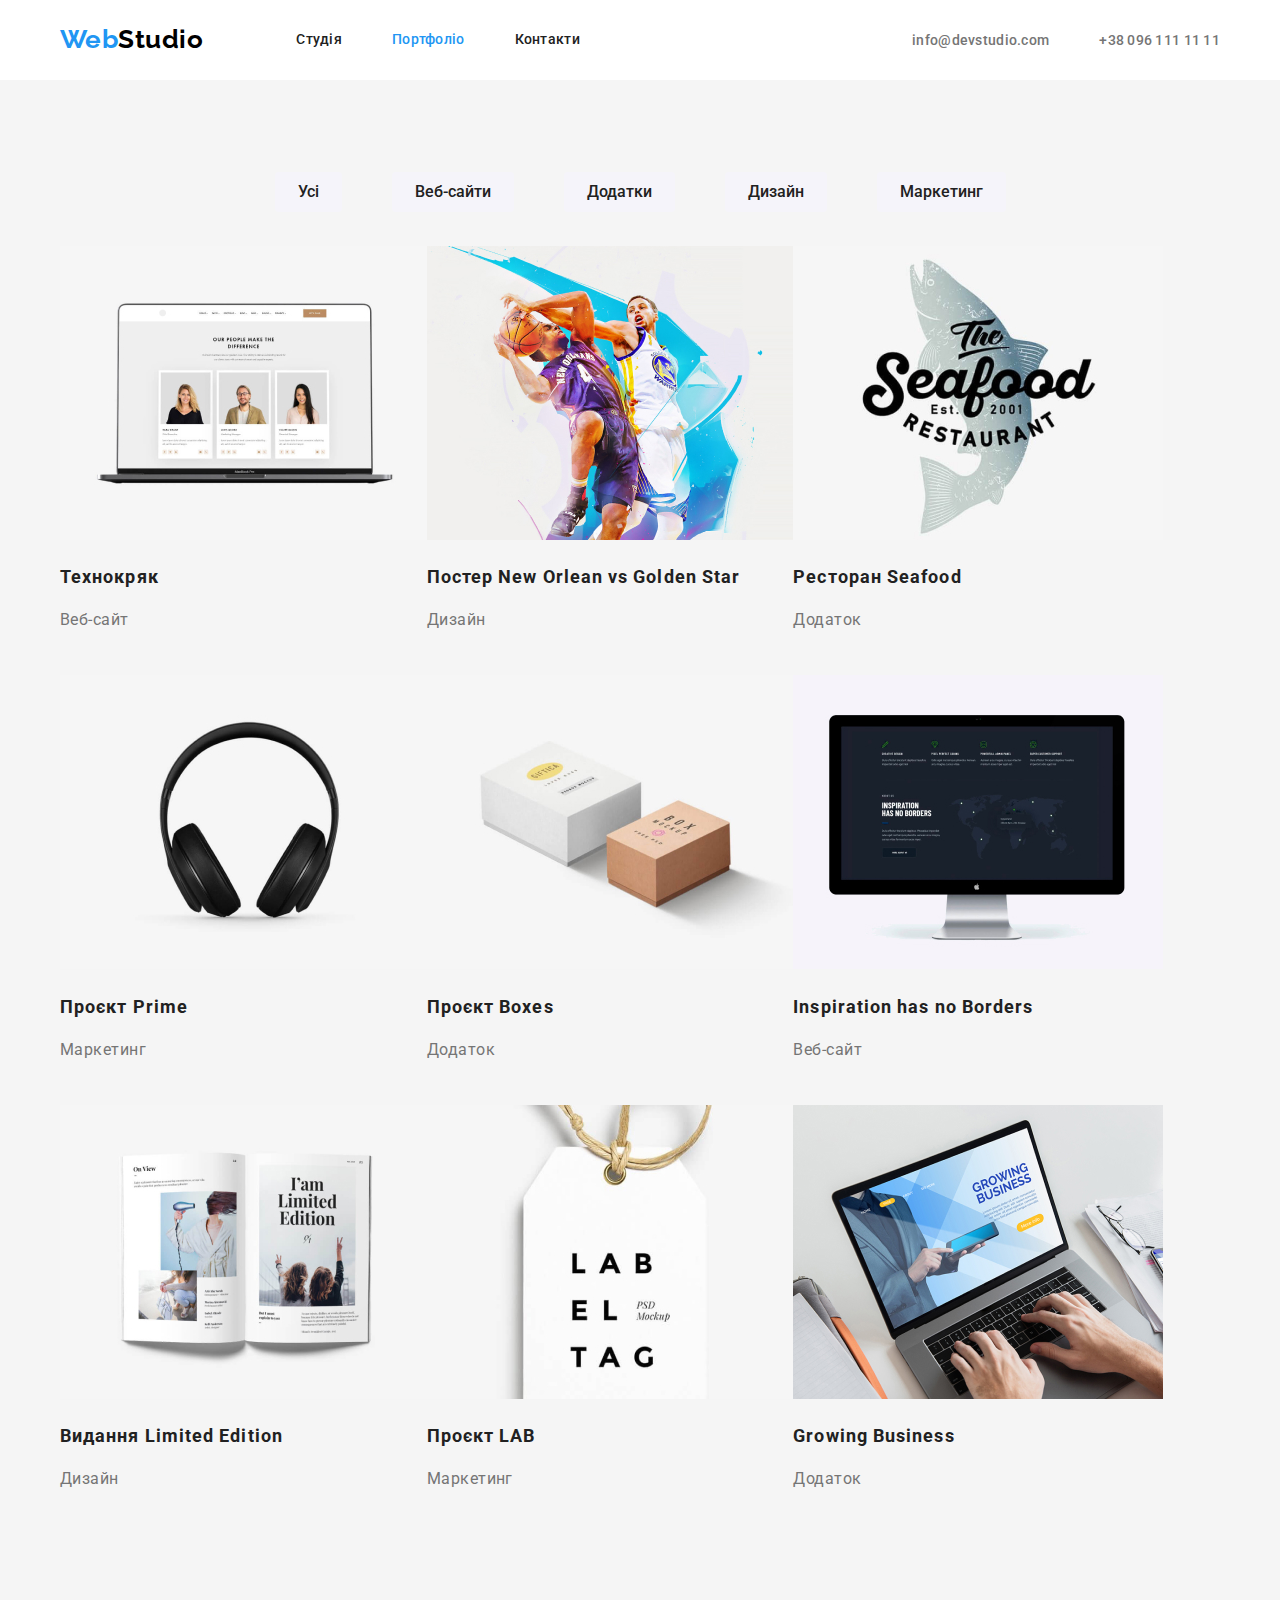
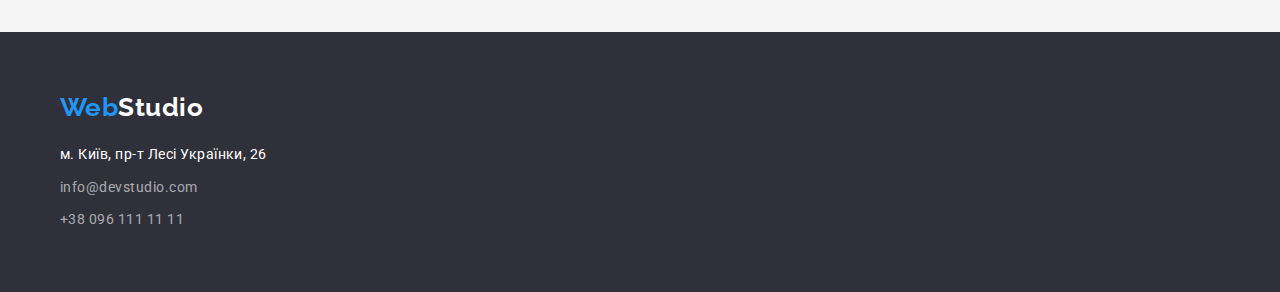
==== portfolio.html @ 9c5d9580 "Create portfolio.html" ====
<!DOCTYPE html>
<html lang="en">
  <head>
    <meta charset="UTF-8" />
    <meta http-equiv="X-UA-Compatible" content="IE=edge" />
    <meta name="viewport" content="width=device-width, initial-scale=1.0" />
    <title>Document</title>
    <link
      href="https://fonts.googleapis.com/css2?family=Raleway:wght@700&family=Roboto:wght@400;500;700;900&display=swap"
      rel="stylesheet"
    />
    <link
      rel="stylesheet"
      href="https://cdnjs.cloudflare.com/ajax/libs/modern-normalize/1.1.0/modern-normalize.min.css"
    />
    <link rel="stylesheet" href="./css/styles.css" />
  </head>
  <body class="page">
    <!--Шапка сайту-->
    <header class="header-fon">
      <div class="container main-header">
        <a href="./index.html" class="logo"
          ><span class="logo-web">Web</span>Studio
        </a>
        <nav>
          <ul class="site-nav list">
            <li class="item"><a href="./index.html" class="link">Студія</a></li>
            <li class="item">
              <a href="./portfolio.html" class="link current">Портфоліо</a>
            </li>
            <li class="item"><a href="Контакти" class="link">Контакти</a></li>
          </ul>
        </nav>
        <ul class="contacts list">
          <li class="item">
            <a href="mailto:info@devstudio.com" class="link"
              >info@devstudio.com</a
            >
          </li>
          <li class="item">
            <a href="tel:+380961111111" class="link">+38 096 111 11 11</a>
          </li>
        </ul>
      </div>
    </header>

    <main>
      <!--Портфоліо-->
      <!-- <h1> Портфоліо </h1> -->
      <section class="section">
        <div class="container main-navigation">
          <ul class="navigation list">
            <li class="item">
              <button type="button" class="portfolio-nav current">Усі</button>
            </li>
            <li class="item">
              <button type="button" class="portfolio-nav">Веб-сайти</button>
            </li>
            <li class="item">
              <button type="button" class="portfolio-nav">Додатки</button>
            </li>
            <li class="item">
              <button type="button" class="portfolio-nav">Дизайн</button>
            </li>
            <li class="item">
              <button type="button" class="portfolio-nav">Маркетинг</button>
            </li>
          </ul>
        </div>

        <div class="container">
          <ul class="portfolio-project list">
            <li class="item">
              <img src="./images/prtf1.jpg" alt="Технокряк" width="370" />
              <h2 class="desc">Технокряк</h2>
              <p class="link">Веб-сайт</p>
            </li>
            <li class="item">
              <img src="./images/prtf2.jpg" alt="Постер" width="370" />
              <h2 class="desc">Постер New Orlean vs Golden Star</h2>
              <p class="link">Дизайн</p>
            </li>
            <li class="item">
              <img src="./images/prtf3.jpg" alt="Ресторан" width="370" />
              <h2 class="desc">Ресторан Seafood</h2>
              <p class="link">Додаток</p>
            </li>
            <li class="item">
              <img src="./images/prtf4.jpg" alt="Проєкт P" width="370" />
              <h2 class="desc">Проєкт Prime</h2>
              <p class="link">Маркетинг</p>
            </li>
            <li class="item">
              <img src="./images/prtf5.jpg" alt="Проєкт B" width="370" />
              <h2 class="desc">Проєкт Boxes</h2>
              <p class="link">Додаток</p>
            </li>
            <li class="item">
              <img src="./images/prtf6.jpg" alt="ПК" width="370" />
              <h2 class="desc">Inspiration has no Borders</h2>
              <p class="link">Веб-сайт</p>
            </li>
            <li class="item">
              <img src="./images/prtf7.jpg" alt="Видання" width="370" />
              <h2 class="desc">Видання Limited Edition</h2>
              <p class="link">Дизайн</p>
            </li>
            <li class="item">
              <img src="./images/prtf8.jpg" alt="Проєкт LAB" width="370" />
              <h2 class="desc">Проєкт LAB</h2>
              <p class="link">Маркетинг</p>
            </li>
            <li class="item">
              <img src="./images/prtf9.jpg" alt="Ноут" width="370" />
              <h2 class="desc">Growing Business</h2>
              <p class="link">Додаток</p>
            </li>
          </ul>
        </div>
      </section>
    </main>

    <!--Підвал-->
    <footer class="secondary-fon fon-footer">
      <div class="container">
        <a href="./index.html" class="logo">
          <span class="logo-web">Web</span
          ><span class="logo-studio">Studio</span></a
        >
      </div>
      <address style="font-style: normal">
        <div class="container">
          <ul class="address list">
            <li class="address-footer">
              <a
                href="https://www.google.com.ua/maps/place/%D0%B1%D1%83%D0%BB%D1%8C%D0%B2%D0%B0%D1%80+%D0%9B%D0%B5%D1%81%D1%96+%D0%A3%D0%BA%D1%80%D0%B0%D1%97%D0%BD%D0%BA%D0%B8,+26,+%D0%9A%D0%B8%D1%97%D0%B2,+02000/@50.4265807,30.5361971,17z/data=!3m1!4b1!4m5!3m4!1s0x40d4cf0e033ecbe9:0x57a4dffefec77da0!8m2!3d50.4265807!4d30.5383859"
                class="address link"
                target="_blank"
                rel="noopener noreferrer"
                >м. Київ, пр-т Лесі Українки, 26</a
              >
            </li>
            <li class="contacts-footer">
              <a href="mailto:info@devstudio.com" class="link"
                >info@devstudio.com</a
              >
            </li>
            <li class="contacts-footer">
              <a href="tel:+380961111111" class="link">+38 096 111 11 11</a>
            </li>
          </ul>
        </div>
      </address>
    </footer>
  </body>
</html>
---- css/styles.css ----
:root {
--primary-text-color: #757575;   
--title-text-color: #212121; 
--accent-color: #2196F3;
--primary-big-color: #F5F5F5;
--secondary-big-color: #2F303A; 
}

body {
background-color: var(--primary-big-color); 
color:var(--primary-text-color);
font-family:Roboto, sans-serif;
letter-spacing: 0.03em; 
margin: 0;
}

/* Утиліти */

.list {
 list-style: none;
 margin: 0;
 padding: 0;
 }

 ul {
 list-style: none;
}

.container {
width: 1200px;  
padding-left: 15px;
padding-right: 15px;  
margin-left: auto;
margin-right: auto;
padding-left: 20px;
padding-right: 20px;
}

/* fon */

.header-fon {
 background-color: #FFFFFF;}
.secondary-fon {
 background-color: var(--secondary-big-color);
}
.teams-fon {
 background-color: #F5F4FA;
}

/* main-nav */
/* .main-nav {
 display: flex;
 align-items: center;
} */



/* logo */

.logo {
 color: #000000;  
 font-family: Raleway, sans-serif;
 font-weight: 700;
 font-size: 26px;
 line-height: 1.2; 
 text-decoration: none;
}
.logo-web {
 color:var(--accent-color) ;
}
.logo-studio {
 color: #FFFFFF;    
}

/* main-header */
 
.main-header {
 display: flex;
 align-items: center;
 margin-bottom: 1px;
}

/* site-nav list */

 .site-nav {
 display: flex;
 margin-left: 93px;
}
.site-nav .item {
 margin-right: 50px;   
} 
.site-nav .item:last-child {
 margin-right: 0;
}
.site-nav .link {
 display: block;
 padding-top: 32px;
 padding-bottom: 32px; 

 color: var(--title-text-color);
 font-weight: 500;
 font-size: 14px;
 line-height: 1.14; 
 letter-spacing: 0.02em;
 text-decoration: none; 
}   
.site-nav .link:hover,
.site-nav .link:focus {
 color: var(--accent-color);
}
.site-nav .link.current {
 color: var(--accent-color);
}

/* contacts list */

 .contacts {
 display: flex;
 margin-left: auto;
 } 
.contacts .item + .item {
 margin-left: 50px;
} 
.contacts .link:focus,
.contacts .link:hover {
 color: var(--accent-color);
}
.contacts .link {
 color:var(--primary-text-color);
 font-weight: 500; 
 font-size: 14px;
 line-height: 1.14; 
 letter-spacing: 0.02em;   
 text-decoration: none;
}

/* hero */

.hero {
 text-align: center;
 align-items: center;   
 padding-bottom: 200px; 
 padding-top: 200px;
}
.hero-title {
 color: #FFFFFF;
 font-weight: 900;
 font-size: 44px;
 line-height: 1.3;
 text-align: center;
 letter-spacing: 0.06em;
 text-transform: uppercase;
 margin-top: 0;
 margin-bottom: 30px;
}  

/* button */

.button.primary {
 color: var(--primary-big-color);
 background-color: var(--accent-color);
 cursor: pointer;
 font-weight: 700;
 font-size: 16px;
 line-height: 1.9;
 display: inline-block;
 letter-spacing: 0.06em;
 padding: 10px 32px; 
 border-radius: 4px;
 border: 1px solid transparent;
}
.button.primary:hover,
.button.primary:focus {
 color: var(--title-text-color);
}

/* feature list */

.feature {
 display: flex;
 justify-content: space-between;
}
.feature .item  {
 width: 270px;  
 margin-right: 30px;
}
.feature .item:last-child {
 margin-right: 0;
}

/* img list */
.img {
 display: flex;
 justify-content: space-between;
}
.img .item {
 width: 370px;    
 margin-right: 30px; 
}
.img .item:last-child { 
 margin-right: 0;
}

/* teams list */
.team {
 display: flex;
 justify-content: space-between;   
}
.team .item {
 width: 270px;
 margin-right: 30px;
}
.team .item:last-child {
 margin-right: 0;
}


/* section */

.section-features {
 padding-top: 94px;   
 padding-bottom: 94px;
}
.section-img {
 padding-top: 0;
 padding-bottom: 94px;

} 
.section-teams { 
 padding-bottom: 94px;
 padding-top: 94px;
}  

.section-features .caption {
 color: var(--title-text-color);
 font-weight: 700;
 font-size: 14px;
 line-height: 1.14;
 text-transform: uppercase;
}
.section-img .heading{
 color: var(--title-text-color);
 font-weight: 700;
 margin-bottom: 50px;
 margin-top: 0;
 font-size: 36px;
 line-height: 1.16;
 text-align: center;
}
.section-teams .heading-teams {
 color: var(--title-text-color);
 font-weight: 700;
 font-size: 36px;
 line-height: 1.16;
 text-align: center; 
 margin-bottom: 50px;
 margin-top: 0;
}
.section-teams .section-title {
 color: var(--title-text-color);
 font-weight: 500;
 font-size: 16px;
 line-height: 1.19;
}
.section-features .text,
.portfolio .link {
 font-size: 16px;
 line-height: 1.9;    
}

/* contacts-footer, address list */

.fon-footer {
padding-top: 60px;
padding-bottom: 60px;
}

.address-footer .link {
 display: block;
 padding-top: 20px;
 
 color:#FFFFFF;
 font-size: 14px;
 line-height: 1.7;
 text-decoration: none;
}
 .contacts-footer .link {
 display: block;
 padding-bottom: 0;
 padding-top: 9px;

 color: rgba(255, 255, 255, 0.6);
 font-size: 14px;
 line-height: 1.7; 
 text-decoration: none; 
}
.address .link:focus,
.contacts-footer .link:focus{
 color: none;
}

/* navigation list */

.main-navigation {
 display: flex;
 align-items: center;
}
.navigation {
 display: flex;
 margin: auto;
 }
 .navigation .item {
 margin-right: 50px;
 display: block;
 margin-top: 91px;
 margin-bottom: 34px;
 }
 .navigation .item:last-child {
 margin-right: 0;   
}

.section .portfolio-nav {
 color: var(--title-text-color);
 background-color: #F5F4FA;;
 cursor: pointer;
 font-weight: 500;
 font-size: 16px;
 line-height: 1.6;
 text-align: center;
 border-radius: 4px;
 padding: 6px 22px;
 border: 1px solid transparent;
}
.section .portfolio-nav:hover,
.section .portfolio-nav:focus {
 color: #FFFFFF;
 background-color: var(--accent-color);
}

/* portfolio-project */

.portfolio-project {
 display: flex;
 flex-wrap: wrap;
 padding-bottom: 97px;
}
.portfolio-project .item{
 width: calc((100% - 60px) / 3); 
 padding-right: 30px; 
 padding-bottom: 30px; 
}
.portfolio-project .item:nth-child(3n) {
 margin-right: 0;
}
.portfolio-project .item:nth-last-child(-n + 3) {
 margin-bottom: 0;
 }
.portfolio-project .desc {
 color: var(--title-text-color); 
 font-weight: 700;
 font-size: 18px;
 line-height: 2;
 letter-spacing: 0.06em;  
}
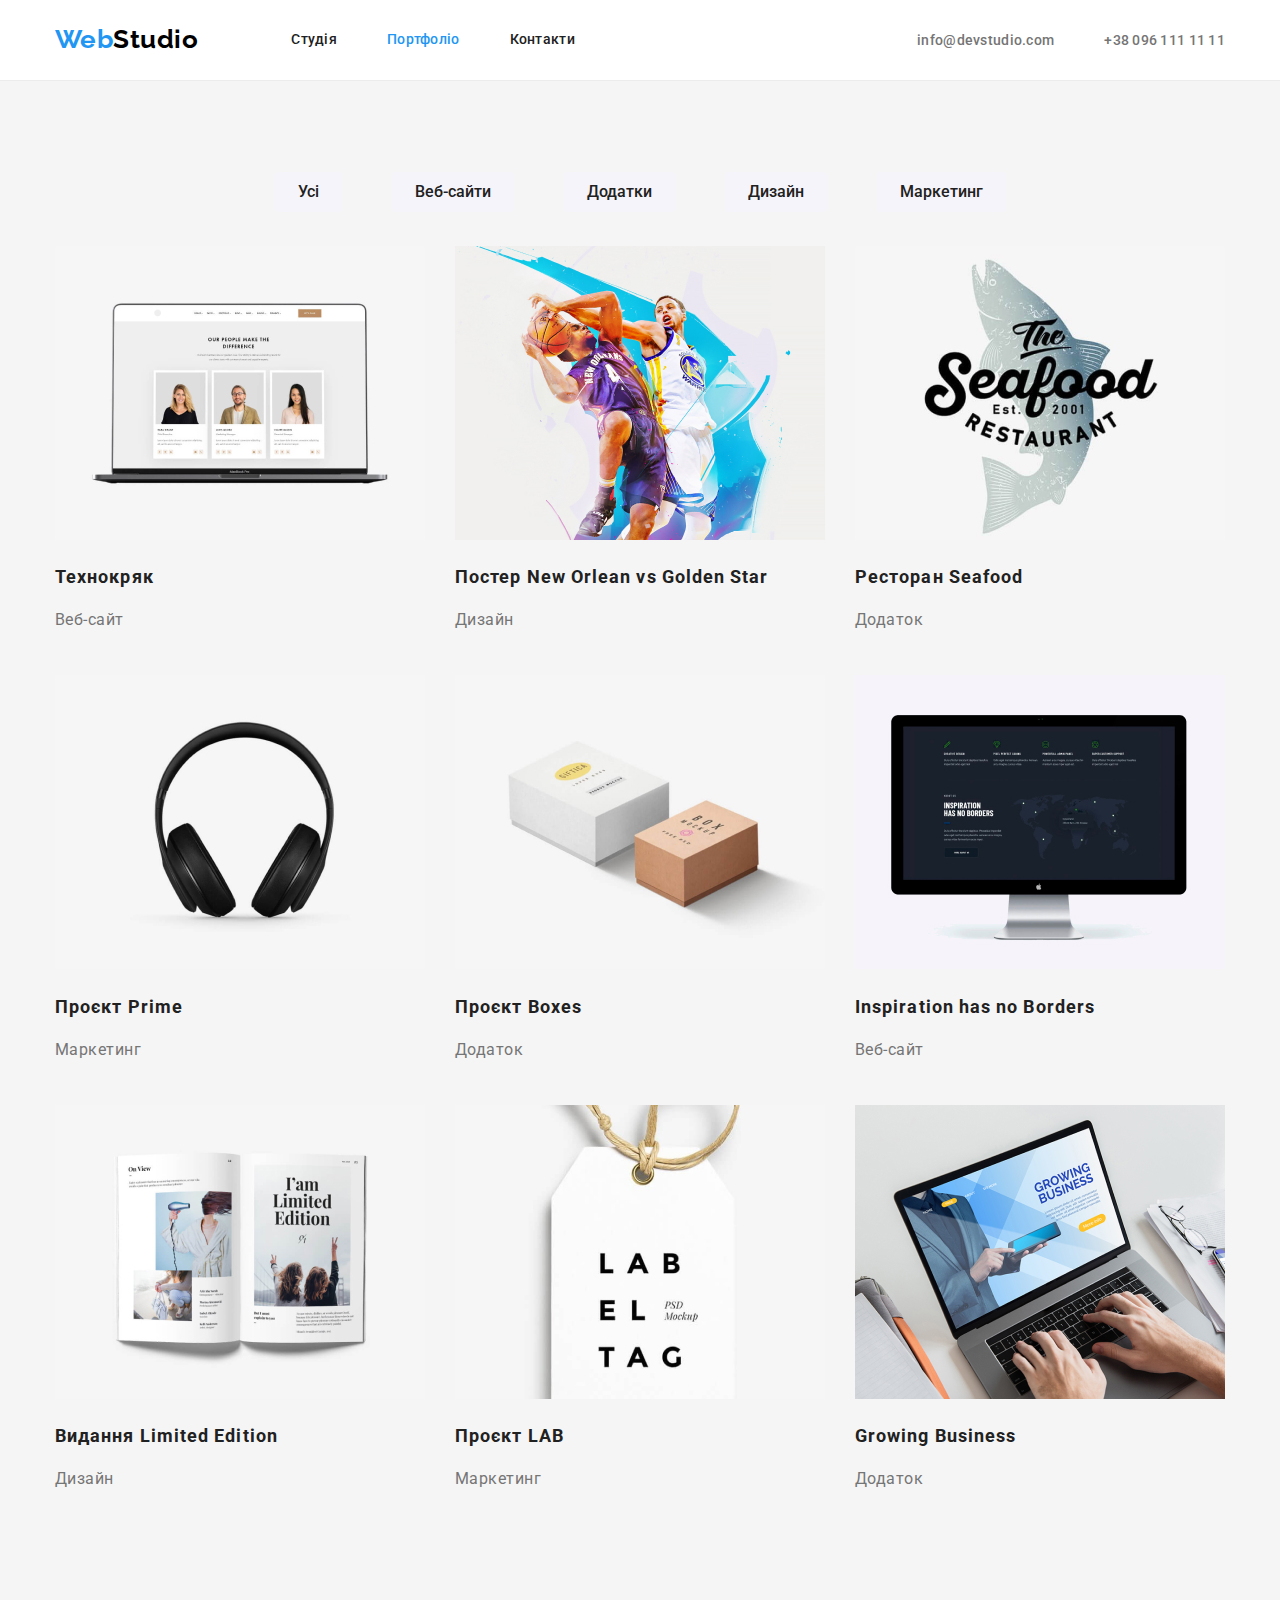
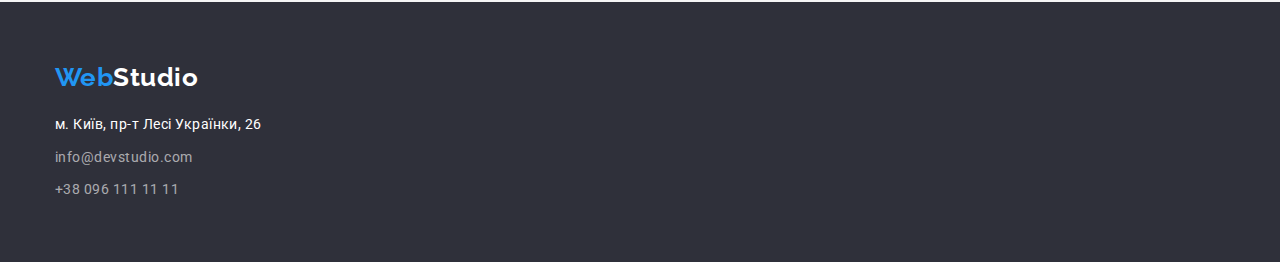
==== commit d47ce913: "Create portfolio.html" ====
--- a/portfolio.html
+++ b/portfolio.html
@@ -48,27 +48,27 @@
       <!--Портфоліо-->
       <!-- <h1> Портфоліо </h1> -->
       <section class="section">
-        <div class="container main-navigation">
-          <ul class="navigation list">
-            <li class="item">
-              <button type="button" class="portfolio-nav current">Усі</button>
-            </li>
-            <li class="item">
-              <button type="button" class="portfolio-nav">Веб-сайти</button>
-            </li>
-            <li class="item">
-              <button type="button" class="portfolio-nav">Додатки</button>
-            </li>
-            <li class="item">
-              <button type="button" class="portfolio-nav">Дизайн</button>
-            </li>
-            <li class="item">
-              <button type="button" class="portfolio-nav">Маркетинг</button>
-            </li>
-          </ul>
-        </div>
+        <div class="container">
+          <div class="main-navigation">
+            <ul class="navigation list">
+              <li class="item">
+                <button type="button" class="portfolio-nav current">Усі</button>
+              </li>
+              <li class="item">
+                <button type="button" class="portfolio-nav">Веб-сайти</button>
+              </li>
+              <li class="item">
+                <button type="button" class="portfolio-nav">Додатки</button>
+              </li>
+              <li class="item">
+                <button type="button" class="portfolio-nav">Дизайн</button>
+              </li>
+              <li class="item">
+                <button type="button" class="portfolio-nav">Маркетинг</button>
+              </li>
+            </ul>
+          </div>
 
-        <div class="container">
           <ul class="portfolio-project list">
             <li class="item">
               <img src="./images/prtf1.jpg" alt="Технокряк" width="370" />
@@ -127,9 +127,7 @@
           <span class="logo-web">Web</span
           ><span class="logo-studio">Studio</span></a
         >
-      </div>
-      <address style="font-style: normal">
-        <div class="container">
+        <address style="font-style: normal">
           <ul class="address list">
             <li class="address-footer">
               <a
@@ -149,8 +147,8 @@
               <a href="tel:+380961111111" class="link">+38 096 111 11 11</a>
             </li>
           </ul>
-        </div>
-      </address>
+        </address>
+      </div>
     </footer>
   </body>
 </html>
--- a/css/styles.css
+++ b/css/styles.css
@@ -32,28 +32,21 @@
 padding-right: 15px;  
 margin-left: auto;
 margin-right: auto;
-padding-left: 20px;
-padding-right: 20px;
 }
 
 /* fon */
 
 .header-fon {
- background-color: #FFFFFF;}
+ background-color: #FFFFFF;
+ border-bottom-width: 1px;
+ border-bottom-style: solid;
+ border-bottom-color: #ECECEC;}
 .secondary-fon {
  background-color: var(--secondary-big-color);
 }
 .teams-fon {
  background-color: #F5F4FA;
 }
-
-/* main-nav */
-/* .main-nav {
- display: flex;
- align-items: center;
-} */
-
-
 
 /* logo */
 
@@ -64,6 +57,7 @@
  font-size: 26px;
  line-height: 1.2; 
  text-decoration: none;
+ margin-right: 93px;
 }
 .logo-web {
  color:var(--accent-color) ;
@@ -77,17 +71,15 @@
 .main-header {
  display: flex;
  align-items: center;
- margin-bottom: 1px;
 }
 
 /* site-nav list */
 
  .site-nav {
  display: flex;
- margin-left: 93px;
 }
 .site-nav .item {
- margin-right: 50px;   
+ margin-right: 50px; 
 } 
 .site-nav .item:last-child {
  margin-right: 0;
@@ -201,20 +193,6 @@
  margin-right: 0;
 }
 
-/* teams list */
-.team {
- display: flex;
- justify-content: space-between;   
-}
-.team .item {
- width: 270px;
- margin-right: 30px;
-}
-.team .item:last-child {
- margin-right: 0;
-}
-
-
 /* section */
 
 .section-features {
@@ -232,6 +210,9 @@
 }  
 
 .section-features .caption {
+ margin-right: 30px;
+ margin-bottom: 10px;
+
  color: var(--title-text-color);
  font-weight: 700;
  font-size: 14px;
@@ -247,6 +228,20 @@
  line-height: 1.16;
  text-align: center;
 }
+
+/* Наша команда */
+.team {
+ display: flex;
+ justify-content: space-between;   
+}
+.team .item {
+ width: 270px;
+ margin-right: 30px;
+}
+.team .item:last-child {
+ margin-right: 0;
+}
+
 .section-teams .heading-teams {
  color: var(--title-text-color);
  font-weight: 700;
@@ -256,16 +251,30 @@
  margin-bottom: 50px;
  margin-top: 0;
 }
+.section-teams .item {
+ background: #FFFFFF;
+ border-radius: 0px 0px 4px 4px;
+ box-shadow: 0px 1px 3px rgba(0, 0, 0, 0.12), 0px 1px 1px rgba(0, 0, 0, 0.14), 0px 2px 1px rgba(0, 0, 0, 0.2);
+}
 .section-teams .section-title {
+ margin-top: 30px;
+ margin-bottom: 10px;
+ text-align: center;
+
  color: var(--title-text-color);
  font-weight: 500;
  font-size: 16px;
  line-height: 1.19;
 }
+.section-teams .position {
+ text-align: center;
+ padding-bottom: 30px;
+} 
+
 .section-features .text,
 .portfolio .link {
- font-size: 16px;
- line-height: 1.9;    
+ font-size: 14px;
+ line-height: 1.7;    
 }
 
 /* contacts-footer, address list */
@@ -318,6 +327,10 @@
  .navigation .item:last-child {
  margin-right: 0;   
 }
+/* .navigation-current {
+ color: var(--accent-color);
+ box-shadow: 0px 3px 1px rgba(0, 0, 0, 0.1), 0px 1px 2px rgba(0, 0, 0, 0.08), 0px 2px 2px rgba(0, 0, 0, 0.12);
+} */
 
 .section .portfolio-nav {
  color: var(--title-text-color);
@@ -346,8 +359,8 @@
 }
 .portfolio-project .item{
  width: calc((100% - 60px) / 3); 
- padding-right: 30px; 
- padding-bottom: 30px; 
+ margin-right: 30px; 
+ margin-bottom: 30px;  
 }
 .portfolio-project .item:nth-child(3n) {
  margin-right: 0;
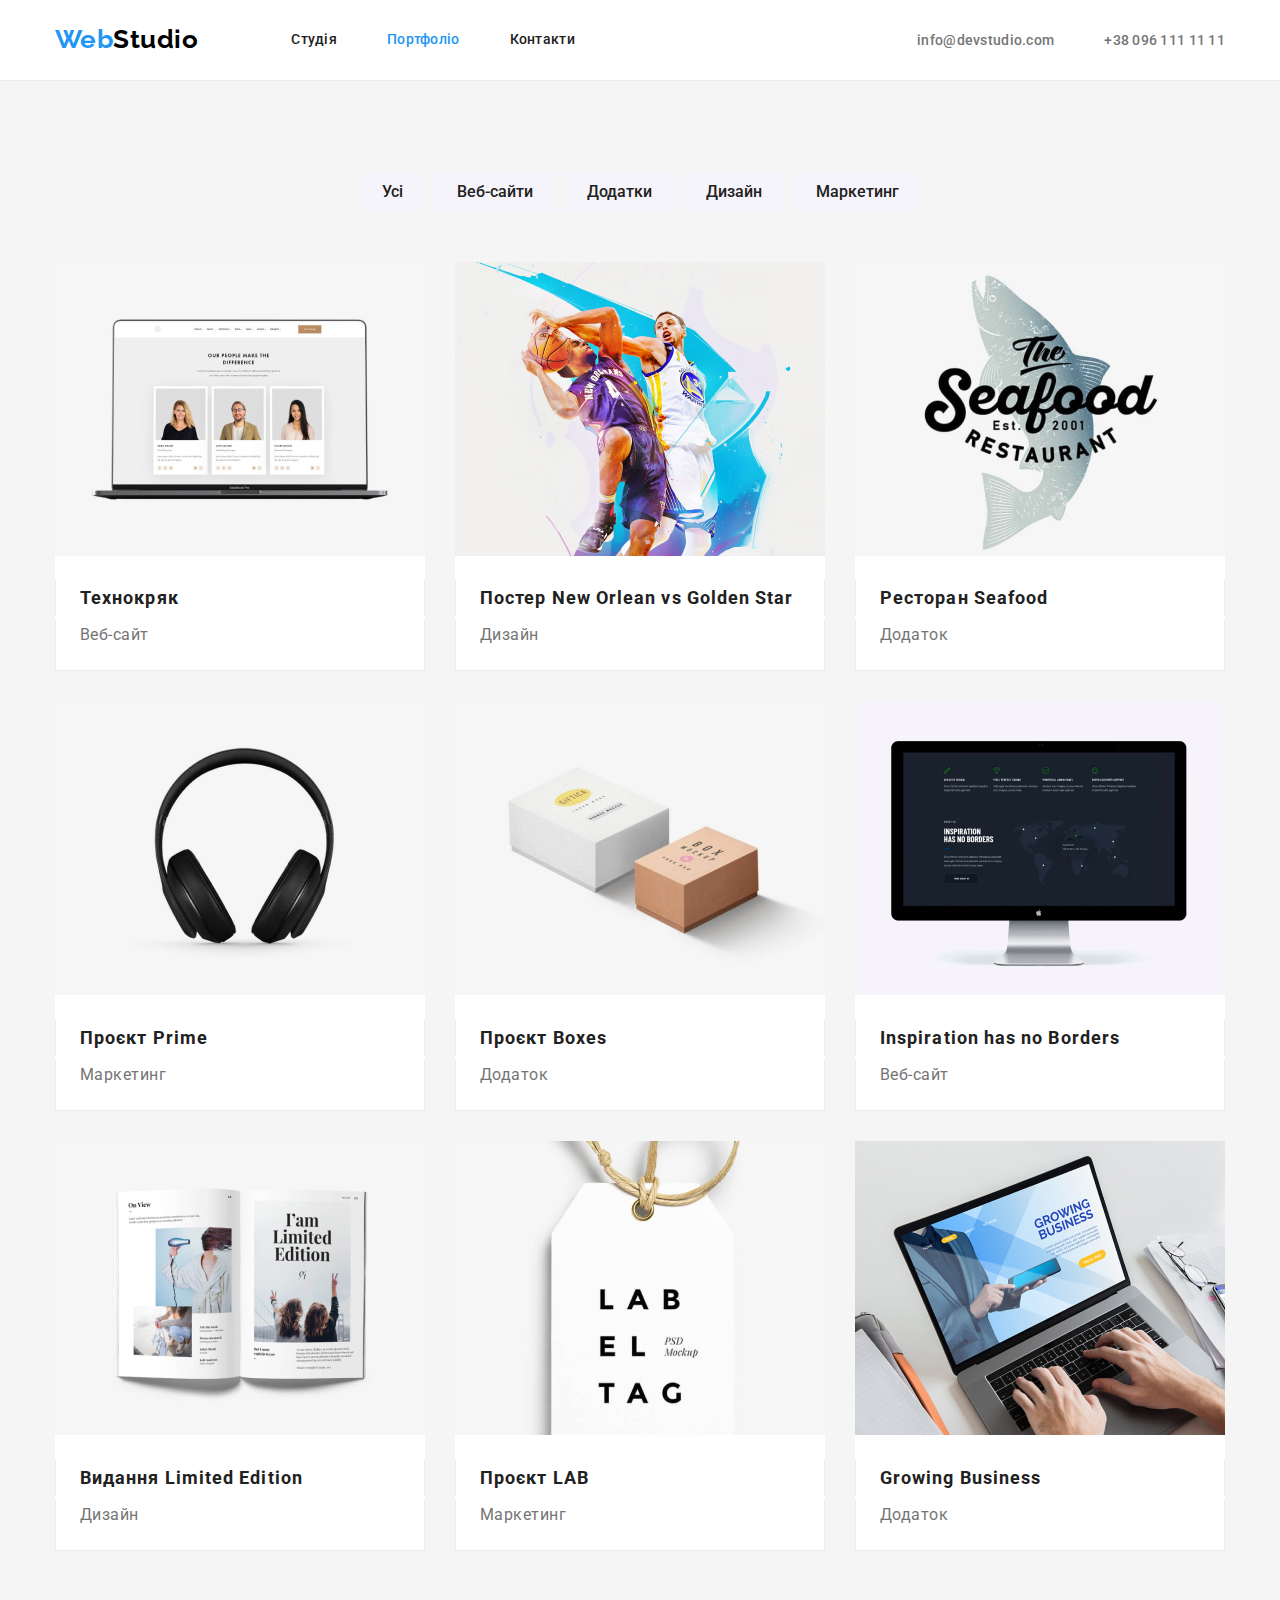
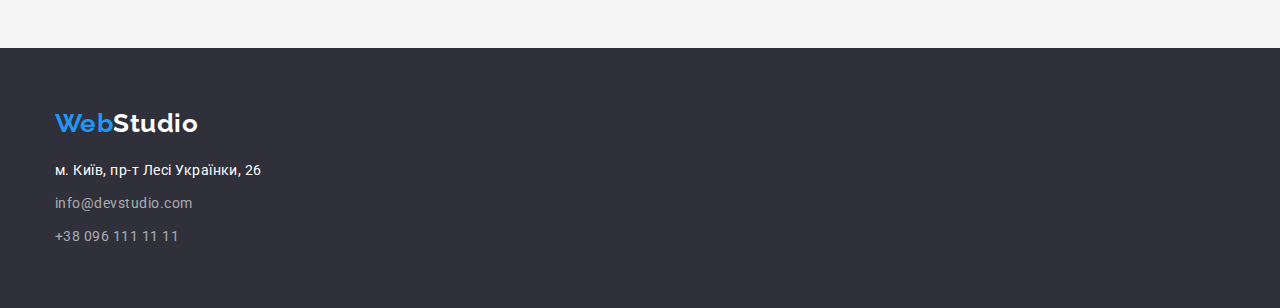
==== commit 9fc8e150: "Create portfolio.html" ====
--- a/portfolio.html
+++ b/portfolio.html
@@ -72,48 +72,48 @@
           <ul class="portfolio-project list">
             <li class="item">
               <img src="./images/prtf1.jpg" alt="Технокряк" width="370" />
-              <h2 class="desc">Технокряк</h2>
-              <p class="link">Веб-сайт</p>
+              <h2 class="desc list border">Технокряк</h2>
+              <p class="link-branch list">Веб-сайт</p>
             </li>
             <li class="item">
               <img src="./images/prtf2.jpg" alt="Постер" width="370" />
-              <h2 class="desc">Постер New Orlean vs Golden Star</h2>
-              <p class="link">Дизайн</p>
+              <h2 class="desc list">Постер New Orlean vs Golden Star</h2>
+              <p class="link-branch list">Дизайн</p>
             </li>
             <li class="item">
               <img src="./images/prtf3.jpg" alt="Ресторан" width="370" />
-              <h2 class="desc">Ресторан Seafood</h2>
-              <p class="link">Додаток</p>
+              <h2 class="desc list">Ресторан Seafood</h2>
+              <p class="link-branch list">Додаток</p>
             </li>
             <li class="item">
               <img src="./images/prtf4.jpg" alt="Проєкт P" width="370" />
-              <h2 class="desc">Проєкт Prime</h2>
-              <p class="link">Маркетинг</p>
+              <h2 class="desc list">Проєкт Prime</h2>
+              <p class="link-branch list">Маркетинг</p>
             </li>
             <li class="item">
               <img src="./images/prtf5.jpg" alt="Проєкт B" width="370" />
-              <h2 class="desc">Проєкт Boxes</h2>
-              <p class="link">Додаток</p>
+              <h2 class="desc list">Проєкт Boxes</h2>
+              <p class="link-branch list">Додаток</p>
             </li>
             <li class="item">
               <img src="./images/prtf6.jpg" alt="ПК" width="370" />
-              <h2 class="desc">Inspiration has no Borders</h2>
-              <p class="link">Веб-сайт</p>
+              <h2 class="desc list">Inspiration has no Borders</h2>
+              <p class="link-branch list">Веб-сайт</p>
             </li>
             <li class="item">
               <img src="./images/prtf7.jpg" alt="Видання" width="370" />
-              <h2 class="desc">Видання Limited Edition</h2>
-              <p class="link">Дизайн</p>
+              <h2 class="desc list">Видання Limited Edition</h2>
+              <p class="link-branch list">Дизайн</p>
             </li>
             <li class="item">
               <img src="./images/prtf8.jpg" alt="Проєкт LAB" width="370" />
-              <h2 class="desc">Проєкт LAB</h2>
-              <p class="link">Маркетинг</p>
+              <h2 class="desc list">Проєкт LAB</h2>
+              <p class="link-branch list">Маркетинг</p>
             </li>
             <li class="item">
               <img src="./images/prtf9.jpg" alt="Ноут" width="370" />
-              <h2 class="desc">Growing Business</h2>
-              <p class="link">Додаток</p>
+              <h2 class="desc list">Growing Business</h2>
+              <p class="link-branch list">Додаток</p>
             </li>
           </ul>
         </div>
--- a/css/styles.css
+++ b/css/styles.css
@@ -27,11 +27,11 @@
 }
 
 .container {
-width: 1200px;  
-padding-left: 15px;
-padding-right: 15px;  
-margin-left: auto;
-margin-right: auto;
+ margin-left: auto;
+ margin-right: auto;
+ width: 1200px;  
+ padding-left: 15px;
+ padding-right: 15px;  
 }
 
 /* fon */
@@ -264,15 +264,15 @@
  color: var(--title-text-color);
  font-weight: 500;
  font-size: 16px;
- line-height: 1.19;
+ line-height: 1.9;
 }
 .section-teams .position {
  text-align: center;
  padding-bottom: 30px;
 } 
 
-.section-features .text,
-.portfolio .link {
+/* .portfolio .link */
+.section-features .text {
  font-size: 14px;
  line-height: 1.7;    
 }
@@ -286,7 +286,7 @@
 
 .address-footer .link {
  display: block;
- padding-top: 20px;
+ margin-top: 20px;
  
  color:#FFFFFF;
  font-size: 14px;
@@ -295,8 +295,7 @@
 }
  .contacts-footer .link {
  display: block;
- padding-bottom: 0;
- padding-top: 9px;
+ margin-top: 9px;
 
  color: rgba(255, 255, 255, 0.6);
  font-size: 14px;
@@ -319,10 +318,10 @@
  margin: auto;
  }
  .navigation .item {
- margin-right: 50px;
+ margin-right: 8px;
  display: block;
- margin-top: 91px;
- margin-bottom: 34px;
+ padding-top: 91px;
+ padding-bottom: 50px;
  }
  .navigation .item:last-child {
  margin-right: 0;   
@@ -361,6 +360,7 @@
  width: calc((100% - 60px) / 3); 
  margin-right: 30px; 
  margin-bottom: 30px;  
+ background: #FFFFFF;
 }
 .portfolio-project .item:nth-child(3n) {
  margin-right: 0;
@@ -369,12 +369,45 @@
  margin-bottom: 0;
  }
 .portfolio-project .desc {
+ margin-top: 20px;
+ padding-left: 24px;
+
  color: var(--title-text-color); 
  font-weight: 700;
  font-size: 18px;
  line-height: 2;
  letter-spacing: 0.06em;  
-}
+
+ border-right-width: 1px;
+ border-right-style: solid;
+ border-right-color: #ECECEC;
+ 
+ border-left-width: 1px;
+ border-left-style: solid;
+ border-left-color: #ECECEC;
+}
+.link-branch{
+ padding-left: 24px;
+ padding-bottom: 20px;
+ margin-top: 4px;
+
+ font-size: 16px;
+ line-height: 1.9;
+
+ border-right-width: 1px;
+ border-right-style: solid;
+ border-right-color: #ECECEC;
+
+ border-bottom-width: 1px;
+ border-bottom-style: solid;
+ border-bottom-color: #ECECEC;
+
+ border-left-width: 1px;
+ border-left-style: solid;
+ border-left-color: #ECECEC; 
+}
+
+
 
 
    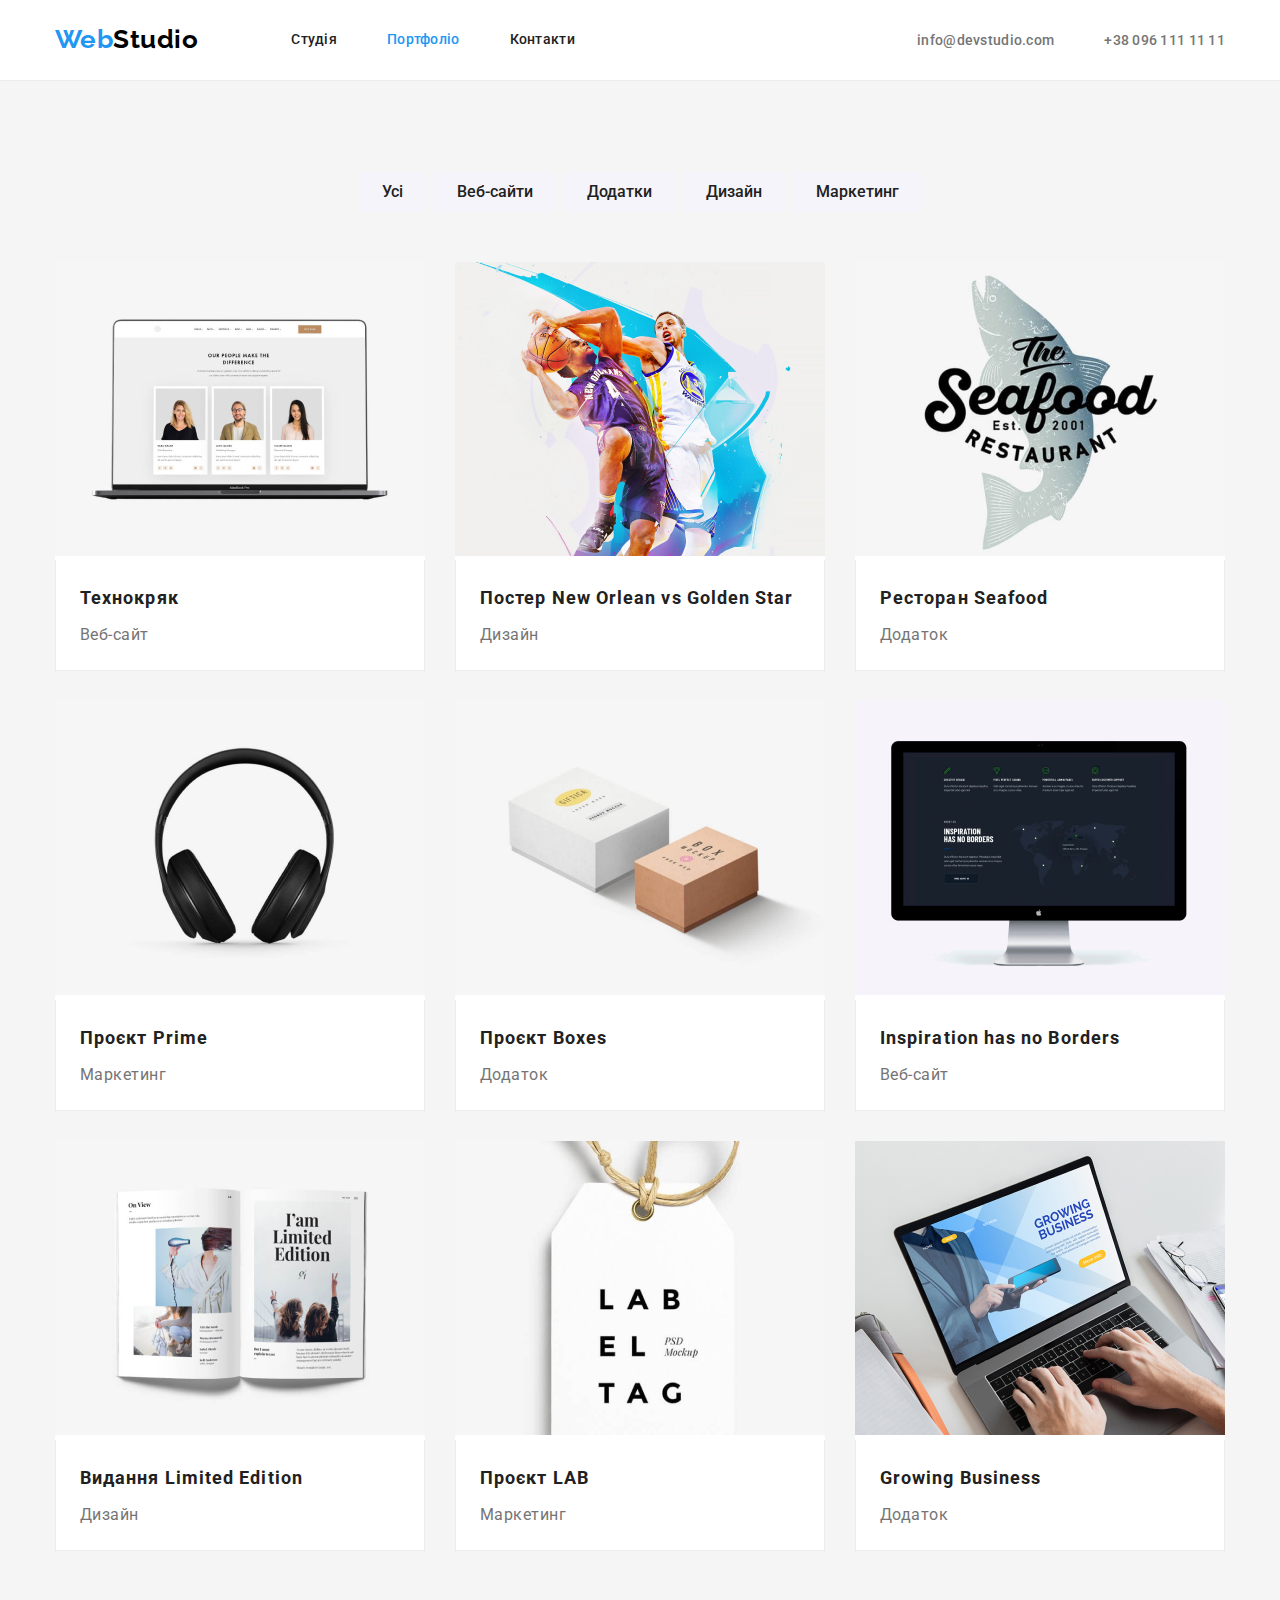
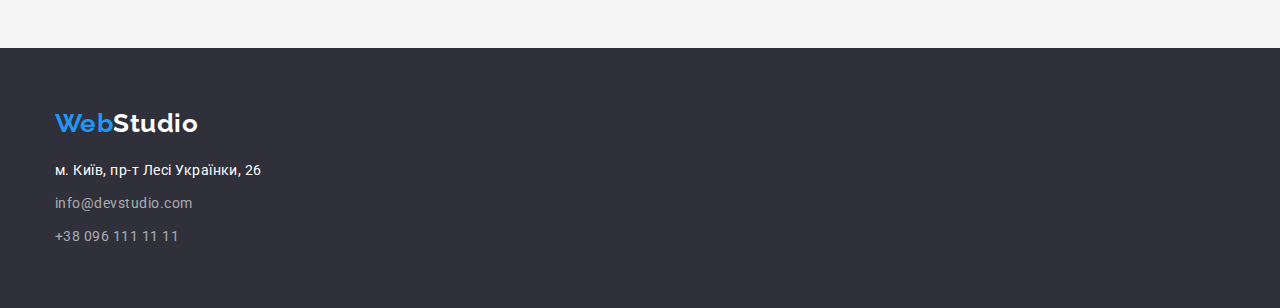
==== commit 79b33218: "Create portfolio.html" ====
--- a/portfolio.html
+++ b/portfolio.html
@@ -47,7 +47,7 @@
     <main>
       <!--Портфоліо-->
       <!-- <h1> Портфоліо </h1> -->
-      <section class="section">
+      <section class="section padding">
         <div class="container">
           <div class="main-navigation">
             <ul class="navigation list">
@@ -72,48 +72,66 @@
           <ul class="portfolio-project list">
             <li class="item">
               <img src="./images/prtf1.jpg" alt="Технокряк" width="370" />
-              <h2 class="desc list border">Технокряк</h2>
-              <p class="link-branch list">Веб-сайт</p>
+              <div class="portfolio-border">
+                <h2 class="desc list border">Технокряк</h2>
+                <p class="link-branch list">Веб-сайт</p>
+              </div>
             </li>
             <li class="item">
               <img src="./images/prtf2.jpg" alt="Постер" width="370" />
-              <h2 class="desc list">Постер New Orlean vs Golden Star</h2>
-              <p class="link-branch list">Дизайн</p>
+              <div class="portfolio-border">
+                <h2 class="desc list">Постер New Orlean vs Golden Star</h2>
+                <p class="link-branch list">Дизайн</p>
+              </div>
             </li>
             <li class="item">
               <img src="./images/prtf3.jpg" alt="Ресторан" width="370" />
-              <h2 class="desc list">Ресторан Seafood</h2>
-              <p class="link-branch list">Додаток</p>
+              <div class="portfolio-border">
+                <h2 class="desc list">Ресторан Seafood</h2>
+                <p class="link-branch list">Додаток</p>
+              </div>
             </li>
             <li class="item">
               <img src="./images/prtf4.jpg" alt="Проєкт P" width="370" />
-              <h2 class="desc list">Проєкт Prime</h2>
-              <p class="link-branch list">Маркетинг</p>
+              <div class="portfolio-border">
+                <h2 class="desc list">Проєкт Prime</h2>
+                <p class="link-branch list">Маркетинг</p>
+              </div>
             </li>
             <li class="item">
               <img src="./images/prtf5.jpg" alt="Проєкт B" width="370" />
-              <h2 class="desc list">Проєкт Boxes</h2>
-              <p class="link-branch list">Додаток</p>
+              <div class="portfolio-border">
+                <h2 class="desc list">Проєкт Boxes</h2>
+                <p class="link-branch list">Додаток</p>
+              </div>
             </li>
             <li class="item">
               <img src="./images/prtf6.jpg" alt="ПК" width="370" />
-              <h2 class="desc list">Inspiration has no Borders</h2>
-              <p class="link-branch list">Веб-сайт</p>
+              <div class="portfolio-border">
+                <h2 class="desc list">Inspiration has no Borders</h2>
+                <p class="link-branch list">Веб-сайт</p>
+              </div>
             </li>
             <li class="item">
               <img src="./images/prtf7.jpg" alt="Видання" width="370" />
-              <h2 class="desc list">Видання Limited Edition</h2>
-              <p class="link-branch list">Дизайн</p>
+              <div class="portfolio-border">
+                <h2 class="desc list">Видання Limited Edition</h2>
+                <p class="link-branch list">Дизайн</p>
+              </div>
             </li>
             <li class="item">
               <img src="./images/prtf8.jpg" alt="Проєкт LAB" width="370" />
-              <h2 class="desc list">Проєкт LAB</h2>
-              <p class="link-branch list">Маркетинг</p>
+              <div class="portfolio-border">
+                <h2 class="desc list">Проєкт LAB</h2>
+                <p class="link-branch list">Маркетинг</p>
+              </div>
             </li>
             <li class="item">
               <img src="./images/prtf9.jpg" alt="Ноут" width="370" />
-              <h2 class="desc list">Growing Business</h2>
-              <p class="link-branch list">Додаток</p>
+              <div class="portfolio-border">
+                <h2 class="desc list">Growing Business</h2>
+                <p class="link-branch list">Додаток</p>
+              </div>
             </li>
           </ul>
         </div>
--- a/css/styles.css
+++ b/css/styles.css
@@ -283,19 +283,22 @@
 padding-top: 60px;
 padding-bottom: 60px;
 }
-
+.address-footer {
+ margin-top: 20px;
+}
 .address-footer .link {
  display: block;
- margin-top: 20px;
  
  color:#FFFFFF;
  font-size: 14px;
  line-height: 1.7;
  text-decoration: none;
 }
+.contacts-footer {
+ margin-top: 9px;
+}
  .contacts-footer .link {
  display: block;
- margin-top: 9px;
 
  color: rgba(255, 255, 255, 0.6);
  font-size: 14px;
@@ -312,6 +315,8 @@
 .main-navigation {
  display: flex;
  align-items: center;
+ padding-top: 91px;
+ padding-bottom: 50px;
 }
 .navigation {
  display: flex;
@@ -320,8 +325,6 @@
  .navigation .item {
  margin-right: 8px;
  display: block;
- padding-top: 91px;
- padding-bottom: 50px;
  }
  .navigation .item:last-child {
  margin-right: 0;   
@@ -351,6 +354,23 @@
 
 /* portfolio-project */
 
+.portfolio-border {
+ padding-left: 24px;
+ padding-bottom: 20px;
+ padding-top: 20px;
+   
+ border-right-width: 1px;
+ border-right-style: solid;
+ border-right-color: #ECECEC;
+      
+ border-bottom-width: 1px;
+ border-bottom-style: solid;
+ border-bottom-color: #ECECEC;
+      
+ border-left-width: 1px;
+ border-left-style: solid;
+ border-left-color: #ECECEC; 
+}
 .portfolio-project {
  display: flex;
  flex-wrap: wrap;
@@ -369,43 +389,24 @@
  margin-bottom: 0;
  }
 .portfolio-project .desc {
- margin-top: 20px;
- padding-left: 24px;
+ /* margin-top: 20px; */
+ /* padding-left: 24px; */
 
  color: var(--title-text-color); 
  font-weight: 700;
  font-size: 18px;
  line-height: 2;
  letter-spacing: 0.06em;  
-
- border-right-width: 1px;
- border-right-style: solid;
- border-right-color: #ECECEC;
- 
- border-left-width: 1px;
- border-left-style: solid;
- border-left-color: #ECECEC;
 }
 .link-branch{
- padding-left: 24px;
- padding-bottom: 20px;
+ /* padding-left: 24px; */
+ /* padding-bottom: 20px; */
  margin-top: 4px;
 
  font-size: 16px;
  line-height: 1.9;
-
- border-right-width: 1px;
- border-right-style: solid;
- border-right-color: #ECECEC;
-
- border-bottom-width: 1px;
- border-bottom-style: solid;
- border-bottom-color: #ECECEC;
-
- border-left-width: 1px;
- border-left-style: solid;
- border-left-color: #ECECEC; 
-}
+}
+
 
 
 
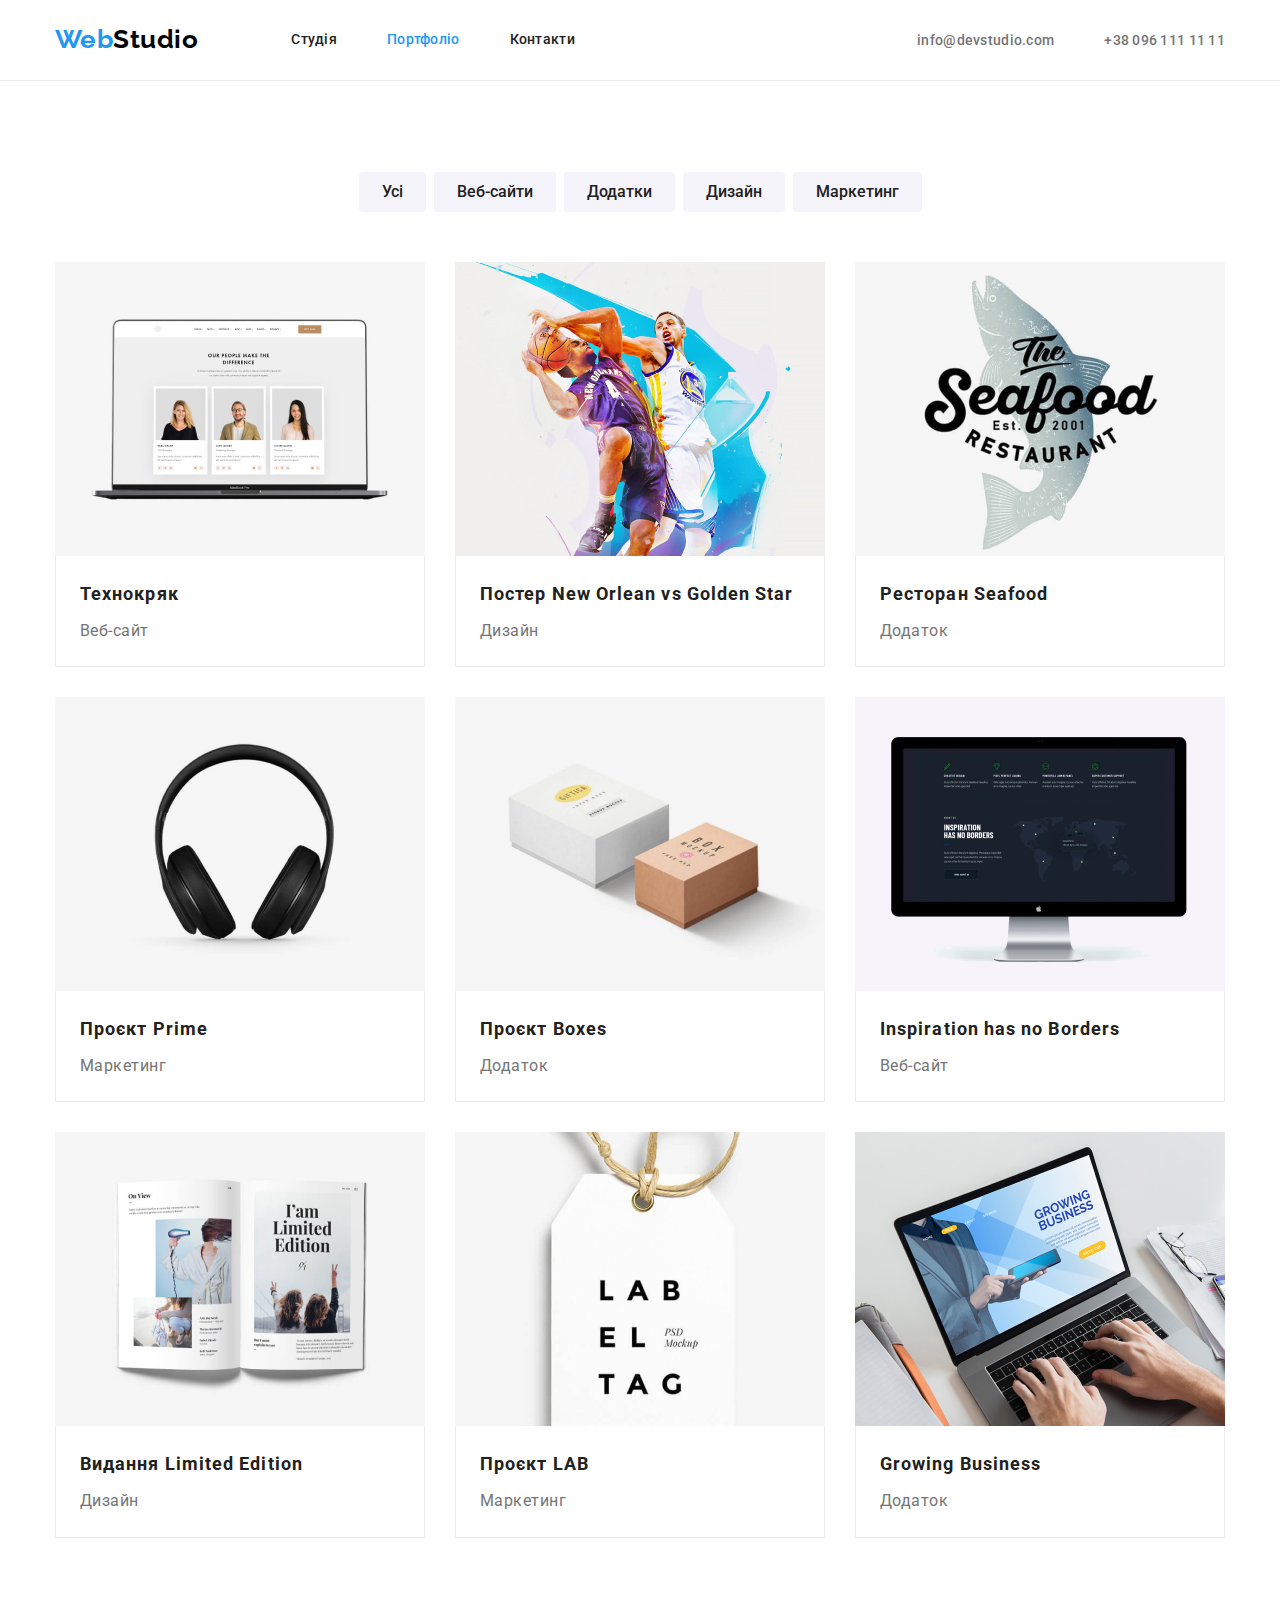
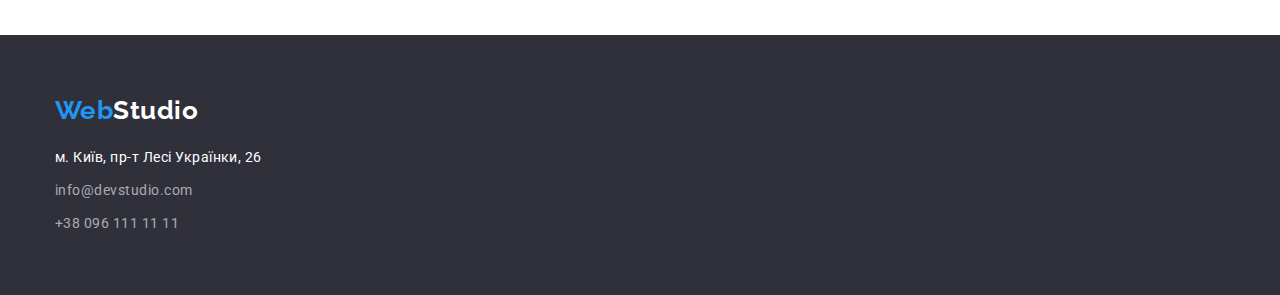
==== commit ba0ebe8c: "Create portfolio.html" ====
--- a/portfolio.html
+++ b/portfolio.html
@@ -71,63 +71,63 @@
 
           <ul class="portfolio-project list">
             <li class="item">
-              <img src="./images/prtf1.jpg" alt="Технокряк" width="370" />
+              <img class="img-block" src="./images/prtf1.jpg" alt="Технокряк" width="370" />
               <div class="portfolio-border">
                 <h2 class="desc list border">Технокряк</h2>
                 <p class="link-branch list">Веб-сайт</p>
               </div>
             </li>
             <li class="item">
-              <img src="./images/prtf2.jpg" alt="Постер" width="370" />
+              <img class="img-block" src="./images/prtf2.jpg" alt="Постер" width="370" />
               <div class="portfolio-border">
                 <h2 class="desc list">Постер New Orlean vs Golden Star</h2>
                 <p class="link-branch list">Дизайн</p>
               </div>
             </li>
             <li class="item">
-              <img src="./images/prtf3.jpg" alt="Ресторан" width="370" />
+              <img class="img-block" src="./images/prtf3.jpg" alt="Ресторан" width="370" />
               <div class="portfolio-border">
                 <h2 class="desc list">Ресторан Seafood</h2>
                 <p class="link-branch list">Додаток</p>
               </div>
             </li>
             <li class="item">
-              <img src="./images/prtf4.jpg" alt="Проєкт P" width="370" />
+              <img class="img-block" src="./images/prtf4.jpg" alt="Проєкт P" width="370" />
               <div class="portfolio-border">
                 <h2 class="desc list">Проєкт Prime</h2>
                 <p class="link-branch list">Маркетинг</p>
               </div>
             </li>
             <li class="item">
-              <img src="./images/prtf5.jpg" alt="Проєкт B" width="370" />
+              <img class="img-block" src="./images/prtf5.jpg" alt="Проєкт B" width="370" />
               <div class="portfolio-border">
                 <h2 class="desc list">Проєкт Boxes</h2>
                 <p class="link-branch list">Додаток</p>
               </div>
             </li>
             <li class="item">
-              <img src="./images/prtf6.jpg" alt="ПК" width="370" />
+              <img class="img-block" src="./images/prtf6.jpg" alt="ПК" width="370" />
               <div class="portfolio-border">
                 <h2 class="desc list">Inspiration has no Borders</h2>
                 <p class="link-branch list">Веб-сайт</p>
               </div>
             </li>
             <li class="item">
-              <img src="./images/prtf7.jpg" alt="Видання" width="370" />
+              <img class="img-block" src="./images/prtf7.jpg" alt="Видання" width="370" />
               <div class="portfolio-border">
                 <h2 class="desc list">Видання Limited Edition</h2>
                 <p class="link-branch list">Дизайн</p>
               </div>
             </li>
             <li class="item">
-              <img src="./images/prtf8.jpg" alt="Проєкт LAB" width="370" />
+              <img class="img-block" src="./images/prtf8.jpg" alt="Проєкт LAB" width="370" />
               <div class="portfolio-border">
                 <h2 class="desc list">Проєкт LAB</h2>
                 <p class="link-branch list">Маркетинг</p>
               </div>
             </li>
             <li class="item">
-              <img src="./images/prtf9.jpg" alt="Ноут" width="370" />
+              <img class="img-block" src="./images/prtf9.jpg" alt="Ноут" width="370" />
               <div class="portfolio-border">
                 <h2 class="desc list">Growing Business</h2>
                 <p class="link-branch list">Додаток</p>
@@ -149,7 +149,7 @@
           <ul class="address list">
             <li class="address-footer">
               <a
-                href="https://www.google.com.ua/maps/place/%D0%B1%D1%83%D0%BB%D1%8C%D0%B2%D0%B0%D1%80+%D0%9B%D0%B5%D1%81%D1%96+%D0%A3%D0%BA%D1%80%D0%B0%D1%97%D0%BD%D0%BA%D0%B8,+26,+%D0%9A%D0%B8%D1%97%D0%B2,+02000/@50.4265807,30.5361971,17z/data=!3m1!4b1!4m5!3m4!1s0x40d4cf0e033ecbe9:0x57a4dffefec77da0!8m2!3d50.4265807!4d30.5383859"
+                href="https://goo.gl/maps/xdq6qMtQnzbRyL9W6"
                 class="address link"
                 target="_blank"
                 rel="noopener noreferrer"
--- a/css/styles.css
+++ b/css/styles.css
@@ -7,7 +7,7 @@
 }
 
 body {
-background-color: var(--primary-big-color); 
+/* background-color: var(--primary-big-color);  */
 color:var(--primary-text-color);
 font-family:Roboto, sans-serif;
 letter-spacing: 0.03em; 
@@ -24,6 +24,9 @@
 
  ul {
  list-style: none;
+}
+.img-block {
+ display: block;
 }
 
 .container {
@@ -144,6 +147,9 @@
  text-transform: uppercase;
  margin-top: 0;
  margin-bottom: 30px;
+ width: 696px;
+ margin-left: auto;
+ margin-right: auto;
 }  
 
 /* button */
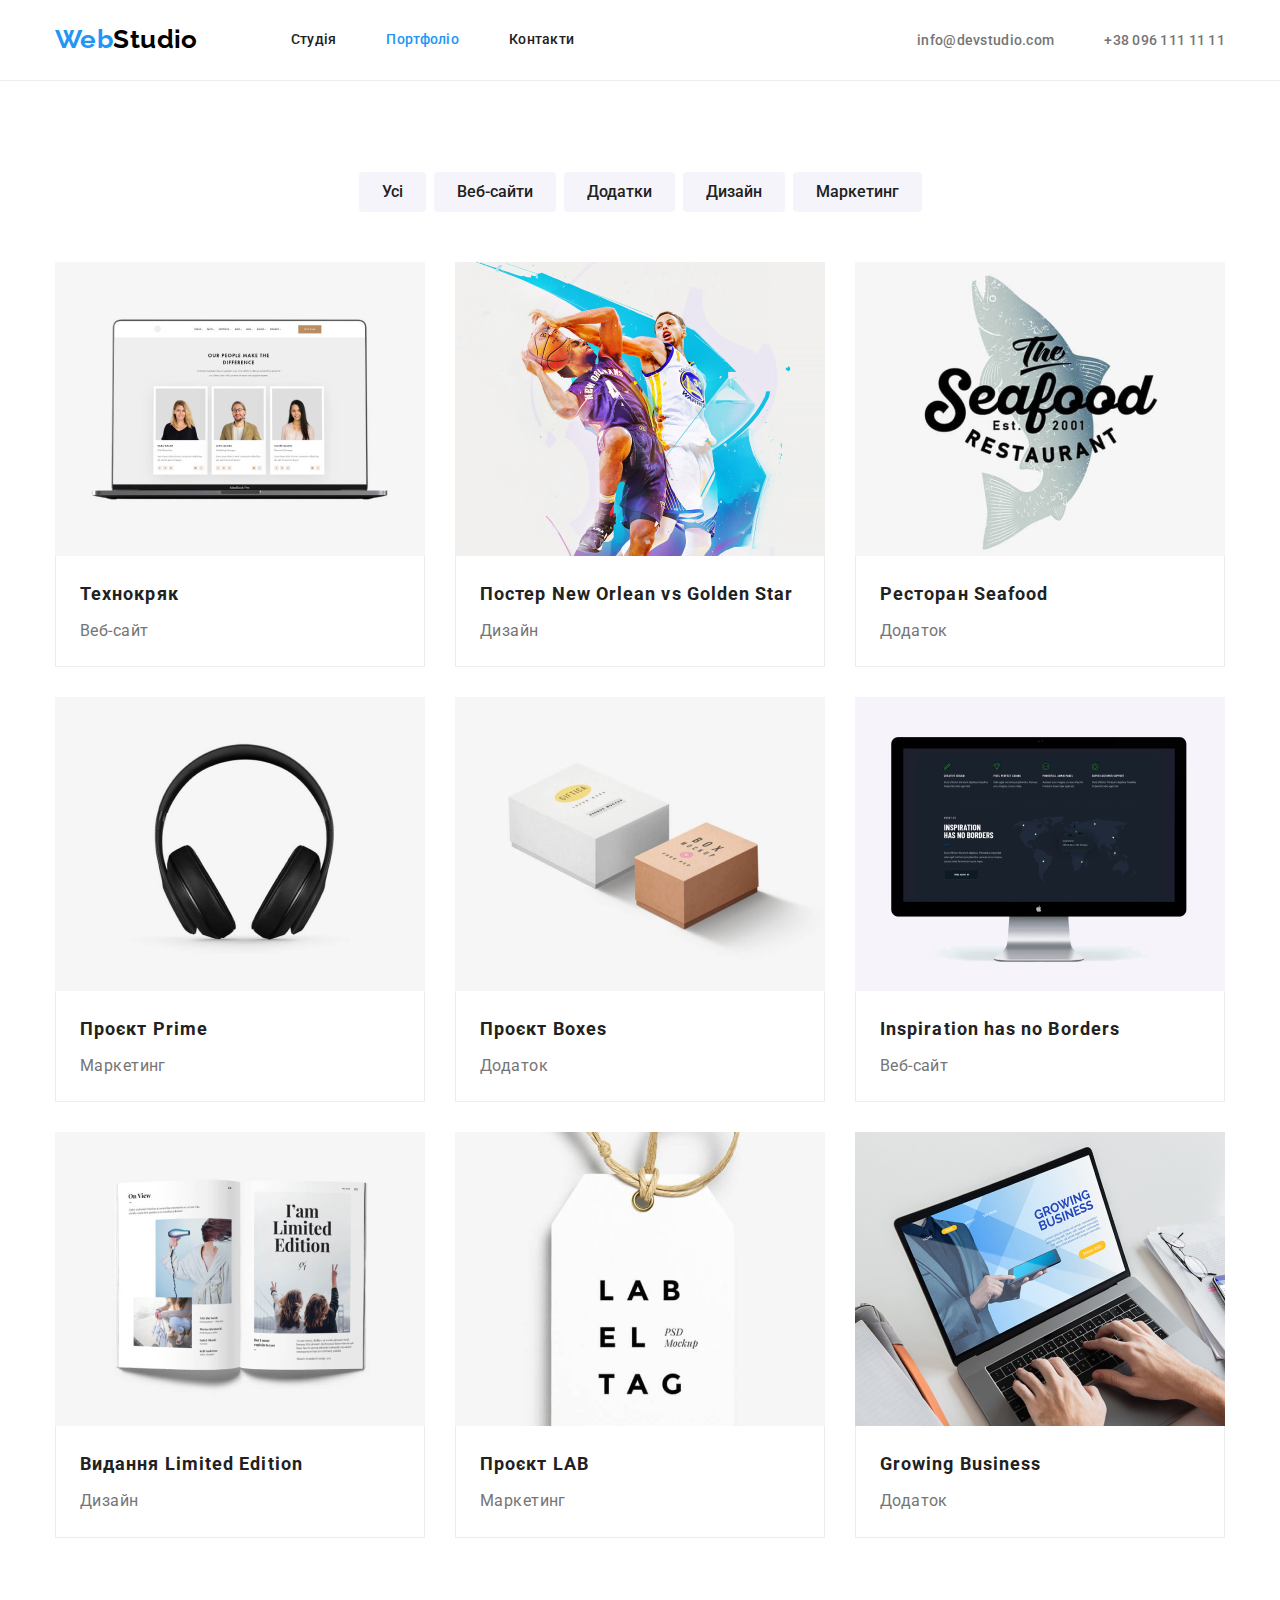
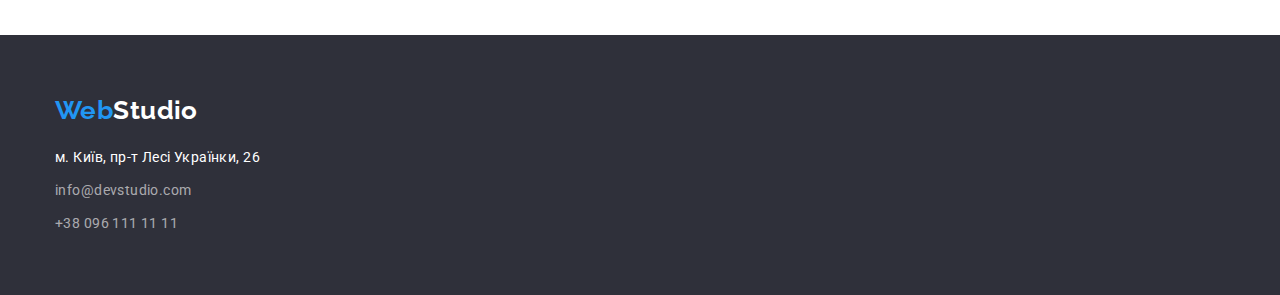
==== commit af90227b: "Create portfolio.html" ====
--- a/portfolio.html
+++ b/portfolio.html
@@ -71,63 +71,108 @@
 
           <ul class="portfolio-project list">
             <li class="item">
-              <img class="img-block" src="./images/prtf1.jpg" alt="Технокряк" width="370" />
+              <img
+                class="img-block"
+                src="./images/prtf1.jpg"
+                alt="Технокряк"
+                width="370"
+              />
               <div class="portfolio-border">
                 <h2 class="desc list border">Технокряк</h2>
                 <p class="link-branch list">Веб-сайт</p>
               </div>
             </li>
             <li class="item">
-              <img class="img-block" src="./images/prtf2.jpg" alt="Постер" width="370" />
+              <img
+                class="img-block"
+                src="./images/prtf2.jpg"
+                alt="Постер"
+                width="370"
+              />
               <div class="portfolio-border">
                 <h2 class="desc list">Постер New Orlean vs Golden Star</h2>
                 <p class="link-branch list">Дизайн</p>
               </div>
             </li>
             <li class="item">
-              <img class="img-block" src="./images/prtf3.jpg" alt="Ресторан" width="370" />
+              <img
+                class="img-block"
+                src="./images/prtf3.jpg"
+                alt="Ресторан"
+                width="370"
+              />
               <div class="portfolio-border">
                 <h2 class="desc list">Ресторан Seafood</h2>
                 <p class="link-branch list">Додаток</p>
               </div>
             </li>
             <li class="item">
-              <img class="img-block" src="./images/prtf4.jpg" alt="Проєкт P" width="370" />
+              <img
+                class="img-block"
+                src="./images/prtf4.jpg"
+                alt="Проєкт P"
+                width="370"
+              />
               <div class="portfolio-border">
                 <h2 class="desc list">Проєкт Prime</h2>
                 <p class="link-branch list">Маркетинг</p>
               </div>
             </li>
             <li class="item">
-              <img class="img-block" src="./images/prtf5.jpg" alt="Проєкт B" width="370" />
+              <img
+                class="img-block"
+                src="./images/prtf5.jpg"
+                alt="Проєкт B"
+                width="370"
+              />
               <div class="portfolio-border">
                 <h2 class="desc list">Проєкт Boxes</h2>
                 <p class="link-branch list">Додаток</p>
               </div>
             </li>
             <li class="item">
-              <img class="img-block" src="./images/prtf6.jpg" alt="ПК" width="370" />
+              <img
+                class="img-block"
+                src="./images/prtf6.jpg"
+                alt="ПК"
+                width="370"
+              />
               <div class="portfolio-border">
                 <h2 class="desc list">Inspiration has no Borders</h2>
                 <p class="link-branch list">Веб-сайт</p>
               </div>
             </li>
             <li class="item">
-              <img class="img-block" src="./images/prtf7.jpg" alt="Видання" width="370" />
+              <img
+                class="img-block"
+                src="./images/prtf7.jpg"
+                alt="Видання"
+                width="370"
+              />
               <div class="portfolio-border">
                 <h2 class="desc list">Видання Limited Edition</h2>
                 <p class="link-branch list">Дизайн</p>
               </div>
             </li>
             <li class="item">
-              <img class="img-block" src="./images/prtf8.jpg" alt="Проєкт LAB" width="370" />
+              <img
+                class="img-block"
+                src="./images/prtf8.jpg"
+                alt="Проєкт LAB"
+                width="370"
+              />
               <div class="portfolio-border">
                 <h2 class="desc list">Проєкт LAB</h2>
                 <p class="link-branch list">Маркетинг</p>
               </div>
             </li>
             <li class="item">
-              <img class="img-block" src="./images/prtf9.jpg" alt="Ноут" width="370" />
+              <img
+                class="img-block"
+                src="./images/prtf9.jpg"
+                alt="Ноут"
+                width="370"
+              />
               <div class="portfolio-border">
                 <h2 class="desc list">Growing Business</h2>
                 <p class="link-branch list">Додаток</p>
@@ -145,7 +190,7 @@
           <span class="logo-web">Web</span
           ><span class="logo-studio">Studio</span></a
         >
-        <address style="font-style: normal">
+        <address class="address-section">
           <ul class="address list">
             <li class="address-footer">
               <a
--- a/css/styles.css
+++ b/css/styles.css
@@ -7,11 +7,11 @@
 }
 
 body {
-/* background-color: var(--primary-big-color);  */
 color:var(--primary-text-color);
 font-family:Roboto, sans-serif;
 letter-spacing: 0.03em; 
 margin: 0;
+font-size: 14px;
 }
 
 /* Утиліти */
@@ -94,7 +94,6 @@
 
  color: var(--title-text-color);
  font-weight: 500;
- font-size: 14px;
  line-height: 1.14; 
  letter-spacing: 0.02em;
  text-decoration: none; 
@@ -123,7 +122,6 @@
 .contacts .link {
  color:var(--primary-text-color);
  font-weight: 500; 
- font-size: 14px;
  line-height: 1.14; 
  letter-spacing: 0.02em;   
  text-decoration: none;
@@ -155,7 +153,7 @@
 /* button */
 
 .button.primary {
- color: var(--primary-big-color);
+ color: #FFFFFF;
  background-color: var(--accent-color);
  cursor: pointer;
  font-weight: 700;
@@ -166,10 +164,12 @@
  padding: 10px 32px; 
  border-radius: 4px;
  border: 1px solid transparent;
+ box-shadow: 0px 4px 4px rgba(0, 0, 0, 0.15);
 }
 .button.primary:hover,
 .button.primary:focus {
- color: var(--title-text-color);
+ color: #FFFFFF;
+ background: #188CE8;
 }
 
 /* feature list */
@@ -221,7 +221,6 @@
 
  color: var(--title-text-color);
  font-weight: 700;
- font-size: 14px;
  line-height: 1.14;
  text-transform: uppercase;
 }
@@ -279,12 +278,14 @@
 
 /* .portfolio .link */
 .section-features .text {
- font-size: 14px;
  line-height: 1.7;    
 }
 
 /* contacts-footer, address list */
 
+.address-section {
+ font-style: inherit;
+}
 .fon-footer {
 padding-top: 60px;
 padding-bottom: 60px;
@@ -296,7 +297,6 @@
  display: block;
  
  color:#FFFFFF;
- font-size: 14px;
  line-height: 1.7;
  text-decoration: none;
 }
@@ -307,7 +307,6 @@
  display: block;
 
  color: rgba(255, 255, 255, 0.6);
- font-size: 14px;
  line-height: 1.7; 
  text-decoration: none; 
 }
@@ -356,6 +355,7 @@
 .section .portfolio-nav:focus {
  color: #FFFFFF;
  background-color: var(--accent-color);
+ box-shadow: 0px 3px 1px rgba(0, 0, 0, 0.1), 0px 1px 2px rgba(0, 0, 0, 0.08), 0px 2px 2px rgba(0, 0, 0, 0.12);
 }
 
 /* portfolio-project */
@@ -414,7 +414,3 @@
 }
 
 
-
-
-
-   